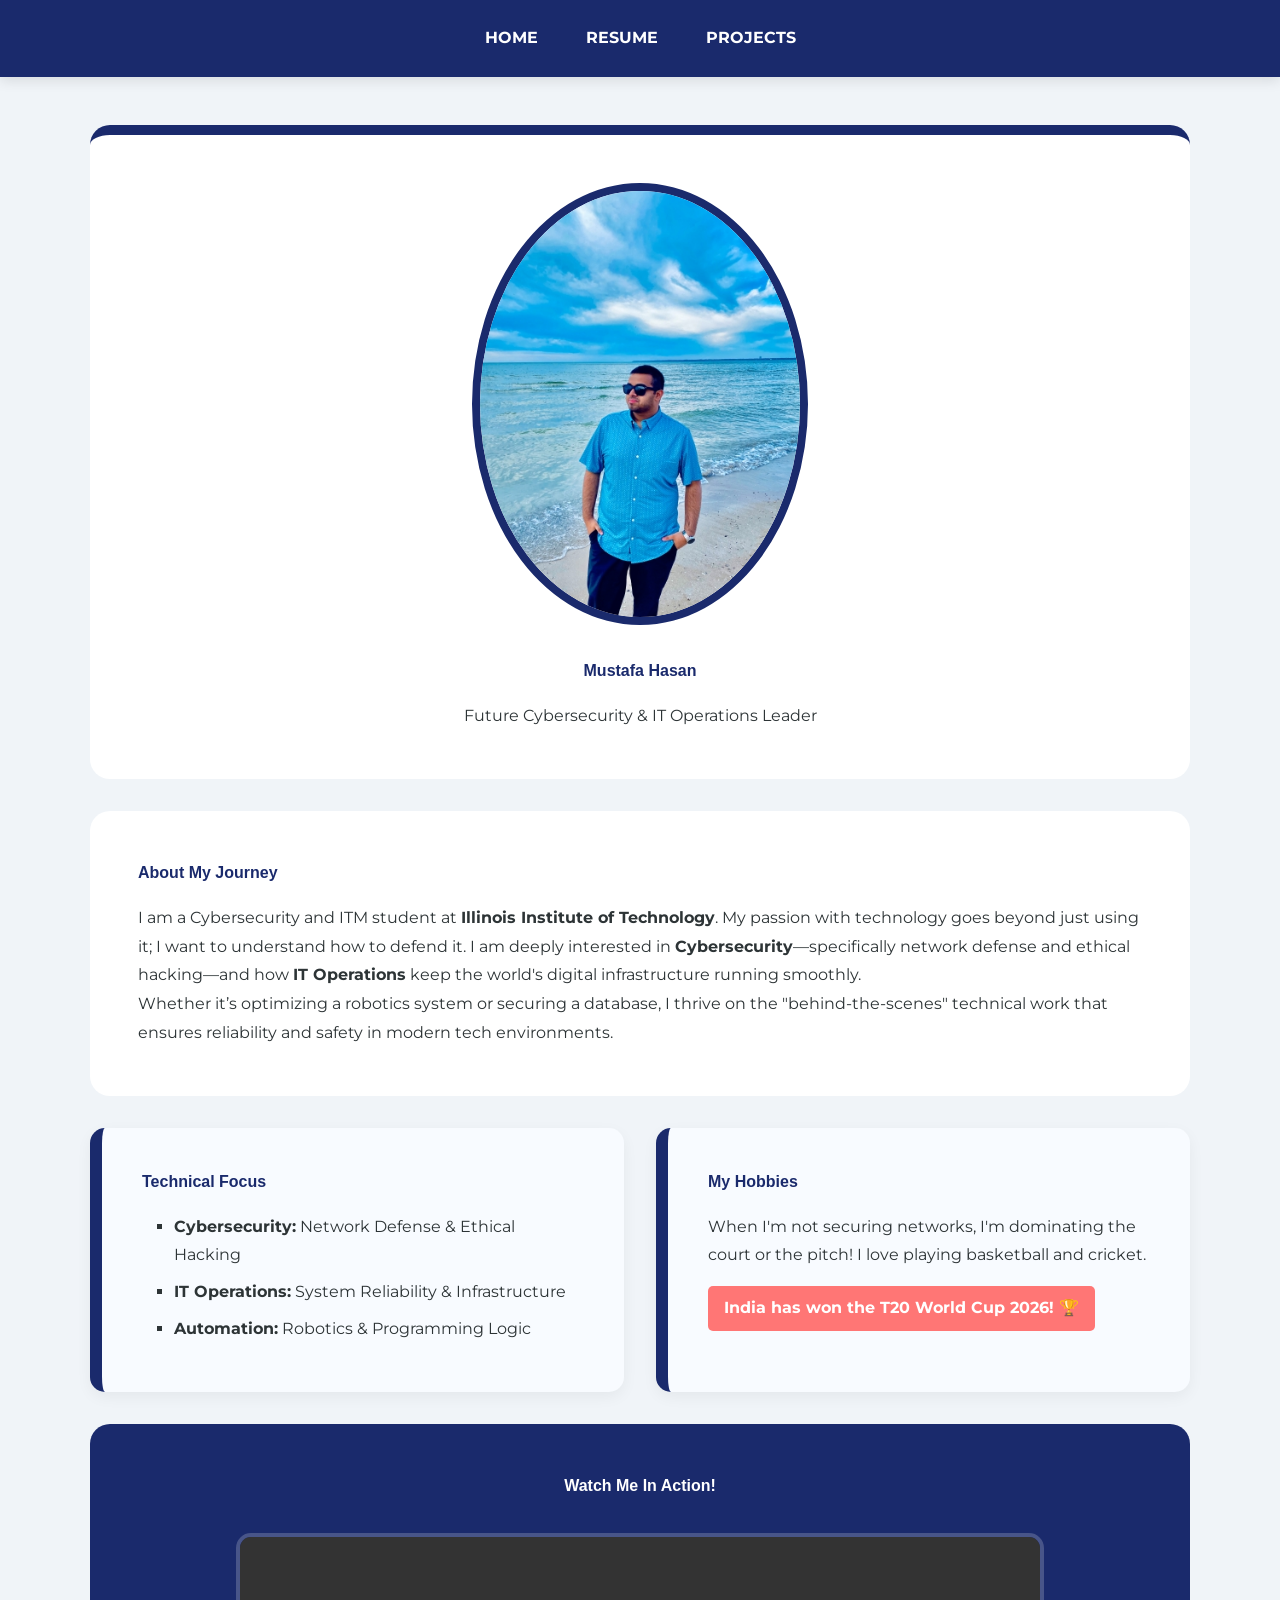
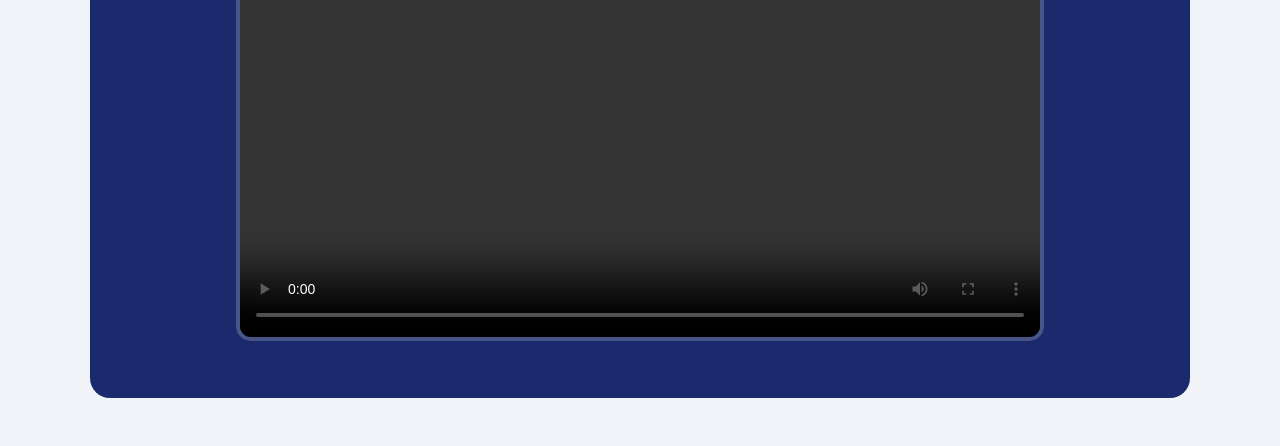
==== index.html @ 10a57a58 "Update index.html" ====
<!DOCTYPE html>
<html lang="en">
<head>
  <meta charset="utf-8">
  <title>Mustafa Hasan | Home</title>
  <link rel="stylesheet" href="css/reset.css">
  <link rel="stylesheet" href="css/style.css">
  <link href="https://fonts.googleapis.com/css2?family=Montserrat:wght@400;700;900&display=swap" rel="stylesheet">
</head>
<body>
  <nav>
    <ul class="nav-links">
      <li><a href="index.html">Home</a></li>
      <li><a href="resume.html">Resume</a></li>
      <li><a href="projects.html">Projects</a></li>
    </ul>
  </nav>
  <div class="main-container">
    <main>
      <section class="hero">
        <div class="hero-image-container">
          <img src="media/me1.jpg" alt="Mustafa Hasan Portrait" class="profile-img">
        </div>
        <h1>Mustafa Hasan</h1>
        <p class="hero-subtitle">Future Cybersecurity & IT Operations Leader</p>
      </section>
      <section class="bio-card">
        <h2>About My Journey</h2>
        <p>
          I am a Cybersecurity and ITM student at <strong>Illinois Institute of Technology</strong>. My passion with technology goes beyond just using it; I want to understand how to defend it. I am deeply interested in <strong>Cybersecurity</strong>—specifically network defense and ethical hacking—and how <strong>IT Operations</strong> keep the world's digital infrastructure running smoothly.
        </p>
        <p>
          Whether it’s optimizing a robotics system or securing a database, I thrive on the "behind-the-scenes" technical work that ensures reliability and safety in modern tech environments.
        </p>
      </section>
     <div class="info-row">
        <section class="mini-card tech-focus">
          <h3>Technical Focus</h3>
          <ul class="bullet-list">
            <li><strong>Cybersecurity:</strong> Network Defense & Ethical Hacking</li>
            <li><strong>IT Operations:</strong> System Reliability & Infrastructure</li>
            <li><strong>Automation:</strong> Robotics & Programming Logic</li>
          </ul>
        </section>
        <section class="mini-card hobby-border">
          <h3>My Hobbies</h3>
          <p>When I'm not securing networks, I'm dominating the court or the pitch! I love playing basketball and cricket.</p>
          <div class="prediction-text">India has won the T20 World Cup 2026! 🏆</div>
        </section>
      </div>
      <section class="video-section">
        <h2>Watch Me In Action!</h2> 
        <video controls>
          <source src="media/cricket1.mp4" type="video/mp4">
          Your browser does not support the video tag.
        </video>
      </section>
    </main>
  </div>
</body>
</html>
---- css/style.css ----
body {
  font-family: 'Montserrat', sans-serif;
  background: #f0f4f8;
  color: #2d3436;
  line-height: 1.8;
  margin: 0;
  padding: 0;
}
h1, h2, h3 {
  font-family: Arial, Helvetica, sans-serif;
  color: #1a2a6c;
  margin-bottom: 1rem;
  font-weight: bold; 
}
strong {
  font-weight: bold;
}
nav {
  background-color: #1a2a6c;
  padding: 1.5rem 0;
  box-shadow: 0 4px 12px rgba(0,0,0,0.1);
}
.nav-links {
  list-style: none;
  display: flex;
  justify-content: center;
  gap: 3rem;
  margin: 0;
  padding: 0;
}
.nav-links a {
  color: #ffffff;
  text-decoration: none;
  font-weight: bold;
  text-transform: uppercase;
  transition: color 0.3s;
}
.nav-links a:hover {
  color: #ff7675;
}
.main-container {
  width: 90%; 
  max-width: 1100px;
  margin: 3rem auto;
}
.fixed-container {
  width: 850px; 
  margin: 3rem auto;
  background: #ffffff;
  padding: 4rem;
  border-radius: 15px;
  box-shadow: 0 10px 30px rgba(0,0,0,0.1);
}
.hero {
  text-align: center;
  padding: 3rem;
  background: white;
  border-radius: 20px;
  margin-bottom: 2rem;
  border-top: 10px solid #1a2a6c;
}
.hero-image-container {
  display: flex;
  justify-content: center;
  margin-bottom: 2rem;
}
.profile-img {
  width: 100%;
  max-width: 320px;
  border-radius: 50%;
  border: 8px solid #1a2a6c;
}
.bio-card {
  background: #fff;
  padding: 3rem;
  border-radius: 20px;
  margin-bottom: 2rem;
}
.info-row {
  display: flex;
  flex-wrap: wrap;
  gap: 2rem;
}
.mini-card {
  flex: 1;
  min-width: 300px;
  background: #fff;
  padding: 2.5rem;
  border-radius: 15px;
  box-shadow: 0 5px 15px rgba(0,0,0,0.05);
}
.tech-focus,
.hobby-border {
  border-left: 12px solid #1a2a6c;
  background: #f8fbff;
}
.resume-header-box {
  text-align: center;
  border: 6px solid #1a2a6c;
  padding: 2rem;
  margin-bottom: 3rem;
  border-radius: 8px;
}
.thick-border {
  border-bottom: 5px solid #1a2a6c;
  margin-bottom: 2.5rem;
  padding-bottom: 2.5rem; 
  overflow: auto; 
}
.resume-float-img {
  width: 220px;
  float: right;
  margin-left: 2rem;
  margin-bottom: 1rem; 
  border-radius: 10px;
}
.job-block {
  margin-bottom: 2rem;
}
.job-meta {
  display: flex;
  justify-content: space-between;
  font-weight: bold;
  color: #1a2a6c;
  margin-bottom: 0.5rem;
}
.project-card {
  background: white;
  padding: 2.5rem;
  margin-bottom: 2rem;
  border-radius: 15px;
  border-left: 10px solid #ff7675;
}
.bullet-list {
  padding-left: 2rem;
  list-style-type: square;
}
.bullet-list li {
  margin-bottom: 0.5rem;
}
.prediction-text {
  display: inline-block;
  background: #ff7675;
  color: white;
  padding: 0.5rem 1rem;
  border-radius: 5px;
  margin-top: 1rem;
  font-weight: bold;
}
.video-section {
  text-align: center;
  background: #1a2a6c;
  color: #fff;
  padding: 3rem;
  border-radius: 20px;
  margin-top: 2rem;
}
.video-section h2 {
  color: #fff; 
  margin-bottom: 2rem;
}
video {
  width: 100%;
  max-width: 800px;
  border-radius: 15px;
  border: 4px solid rgba(255,255,255,0.2);
}
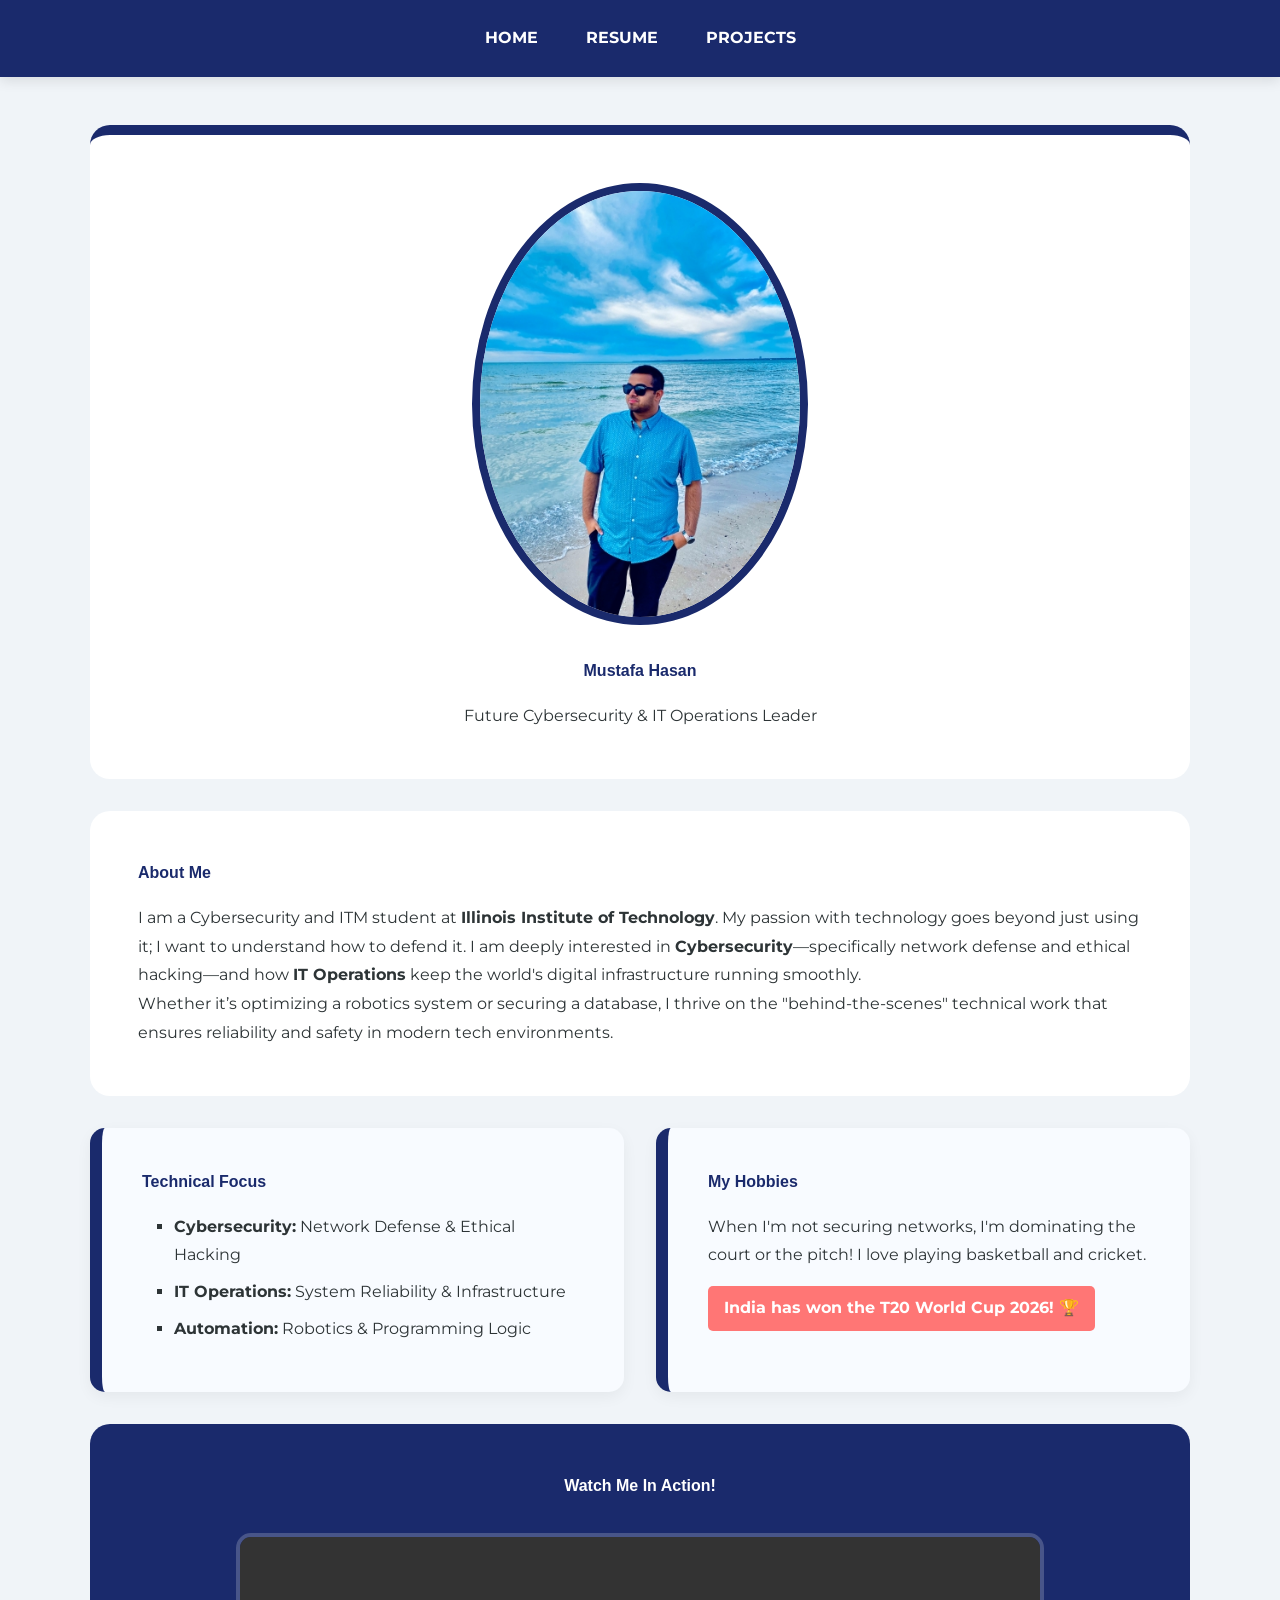
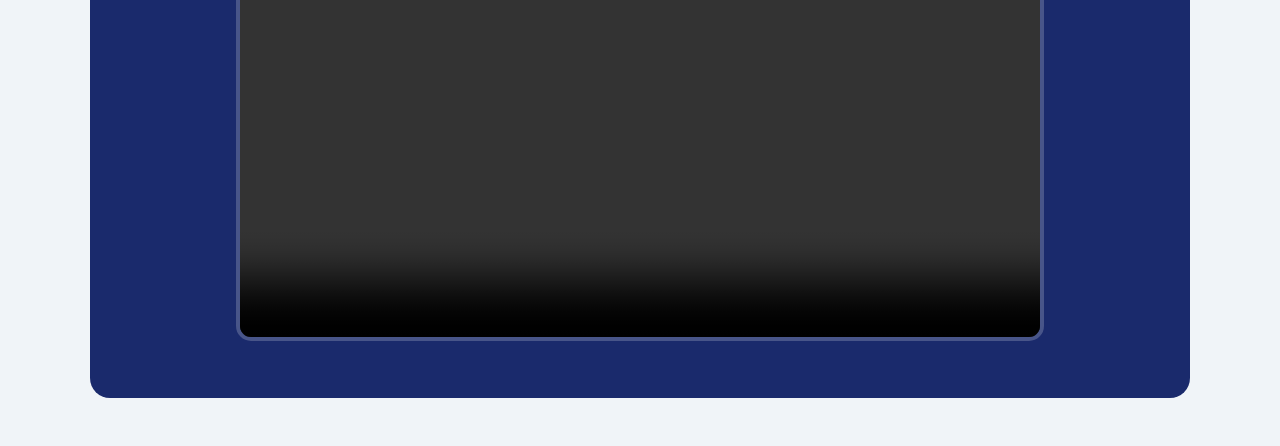
==== commit ee9e7fb1: "Update index.html Revised About My Journey section, to make the website more professional." ====
--- a/index.html
+++ b/index.html
@@ -25,7 +25,7 @@
         <p class="hero-subtitle">Future Cybersecurity & IT Operations Leader</p>
       </section>
       <section class="bio-card">
-        <h2>About My Journey</h2>
+        <h2>About Me</h2>
         <p>
           I am a Cybersecurity and ITM student at <strong>Illinois Institute of Technology</strong>. My passion with technology goes beyond just using it; I want to understand how to defend it. I am deeply interested in <strong>Cybersecurity</strong>—specifically network defense and ethical hacking—and how <strong>IT Operations</strong> keep the world's digital infrastructure running smoothly.
         </p>
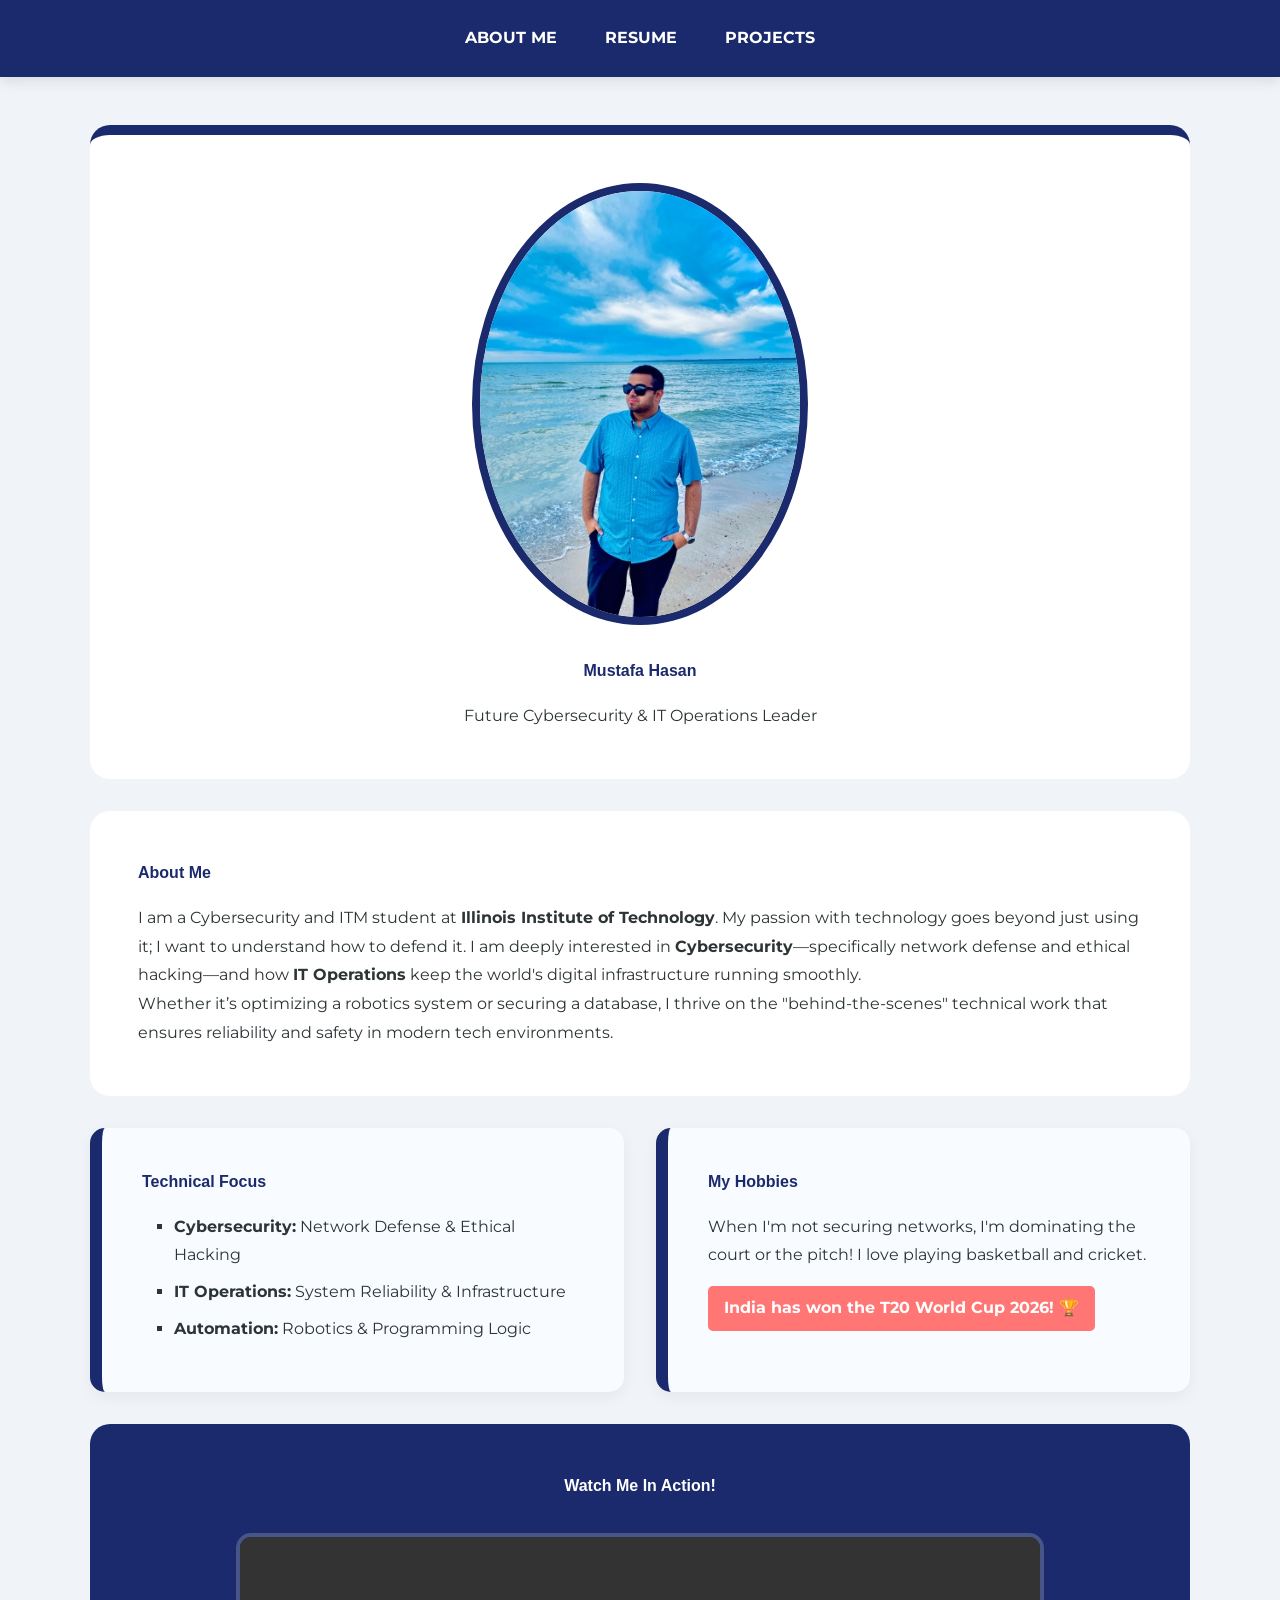
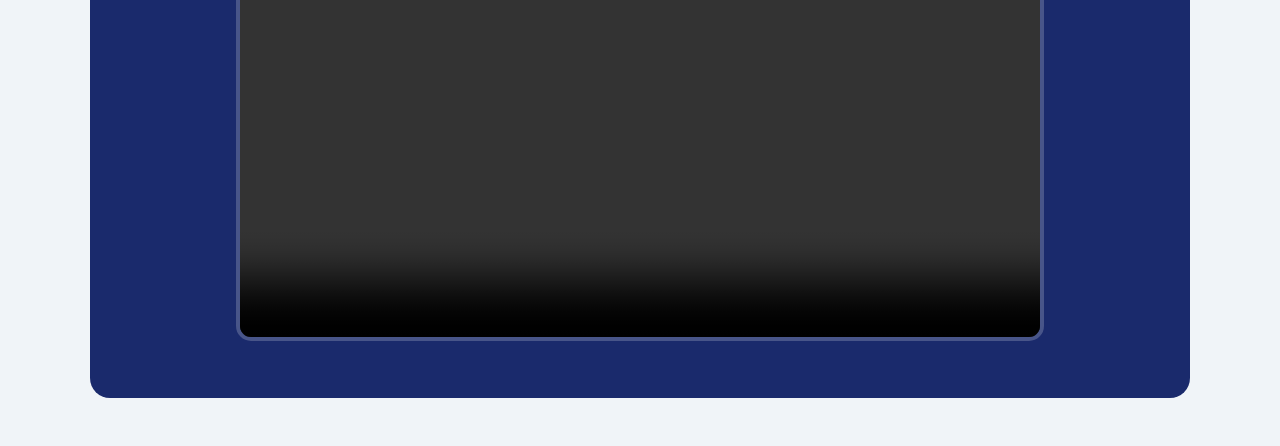
==== commit 2e0c2dbb: "Update index.html Changed the title button from Home to About Me, to synchronize headers... for each" ====
--- a/index.html
+++ b/index.html
@@ -10,7 +10,7 @@
 <body>
   <nav>
     <ul class="nav-links">
-      <li><a href="index.html">Home</a></li>
+      <li><a href="index.html">About Me</a></li>
       <li><a href="resume.html">Resume</a></li>
       <li><a href="projects.html">Projects</a></li>
     </ul>
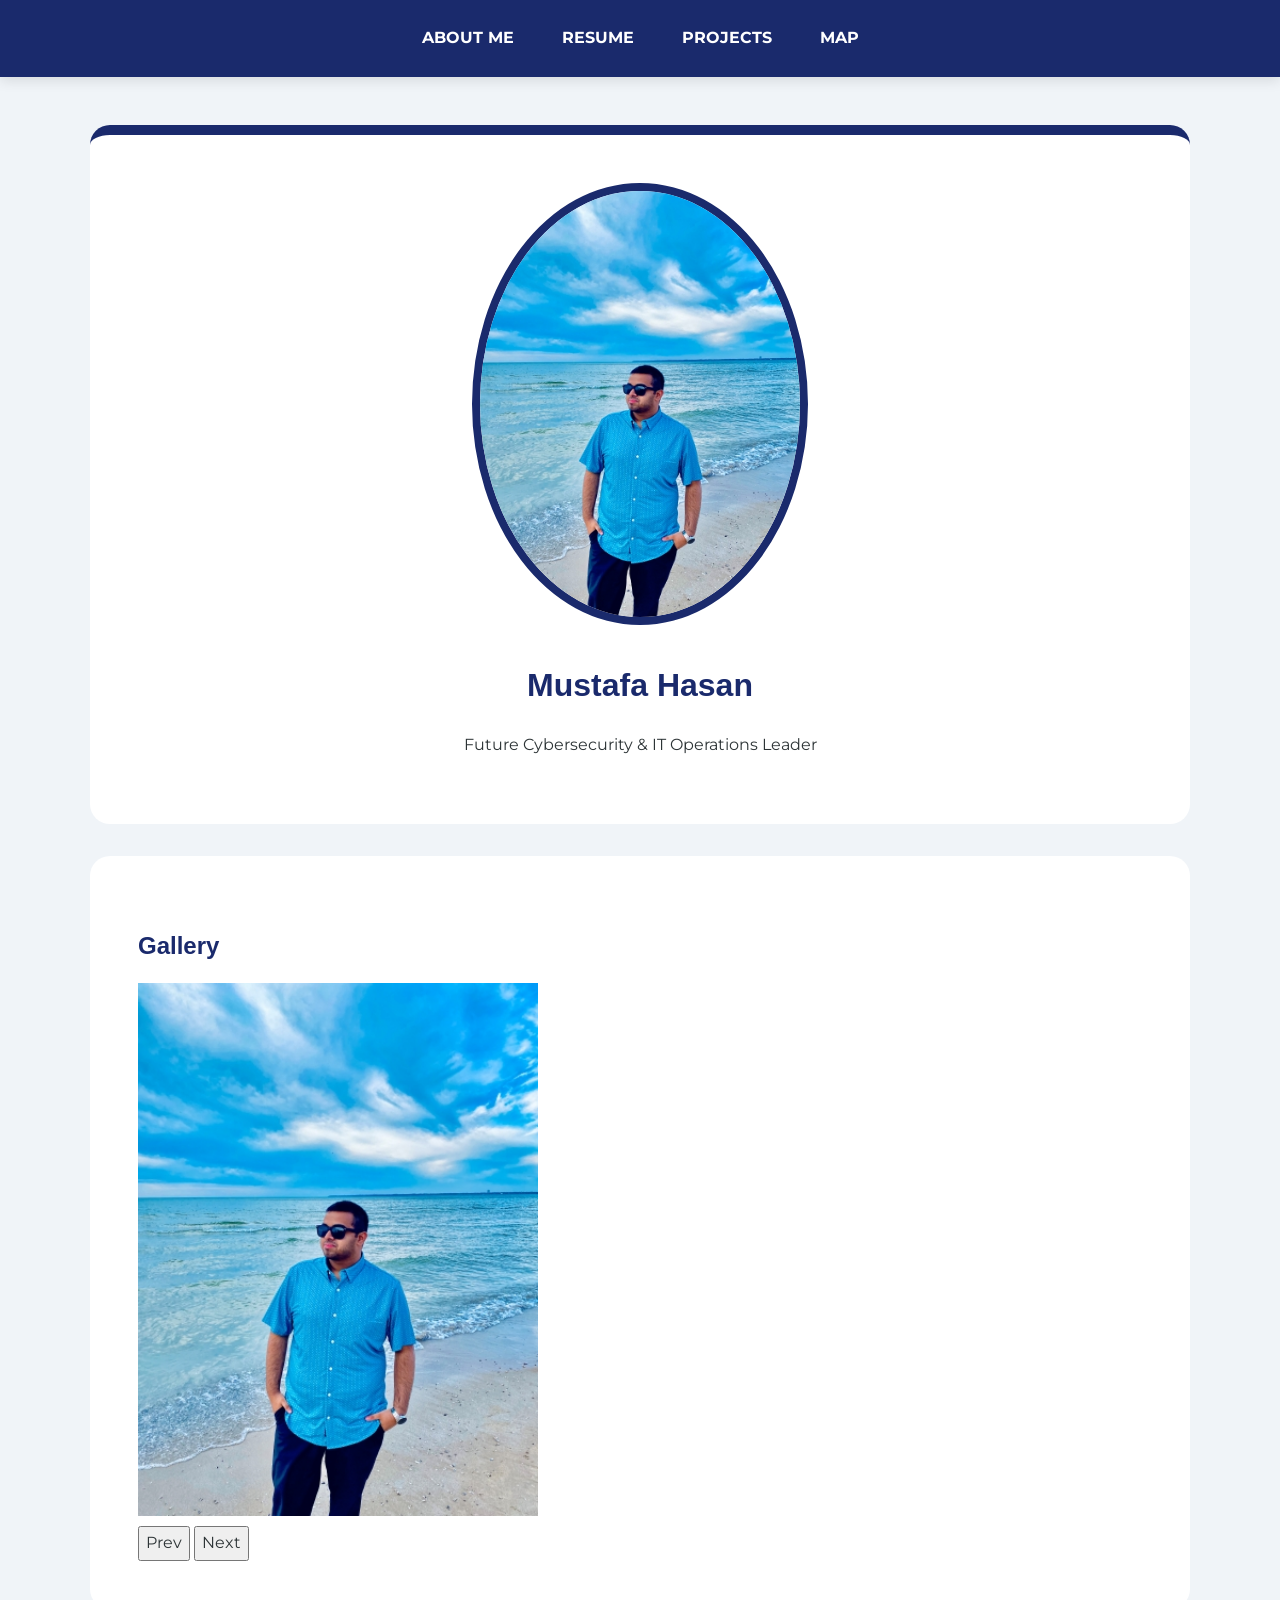
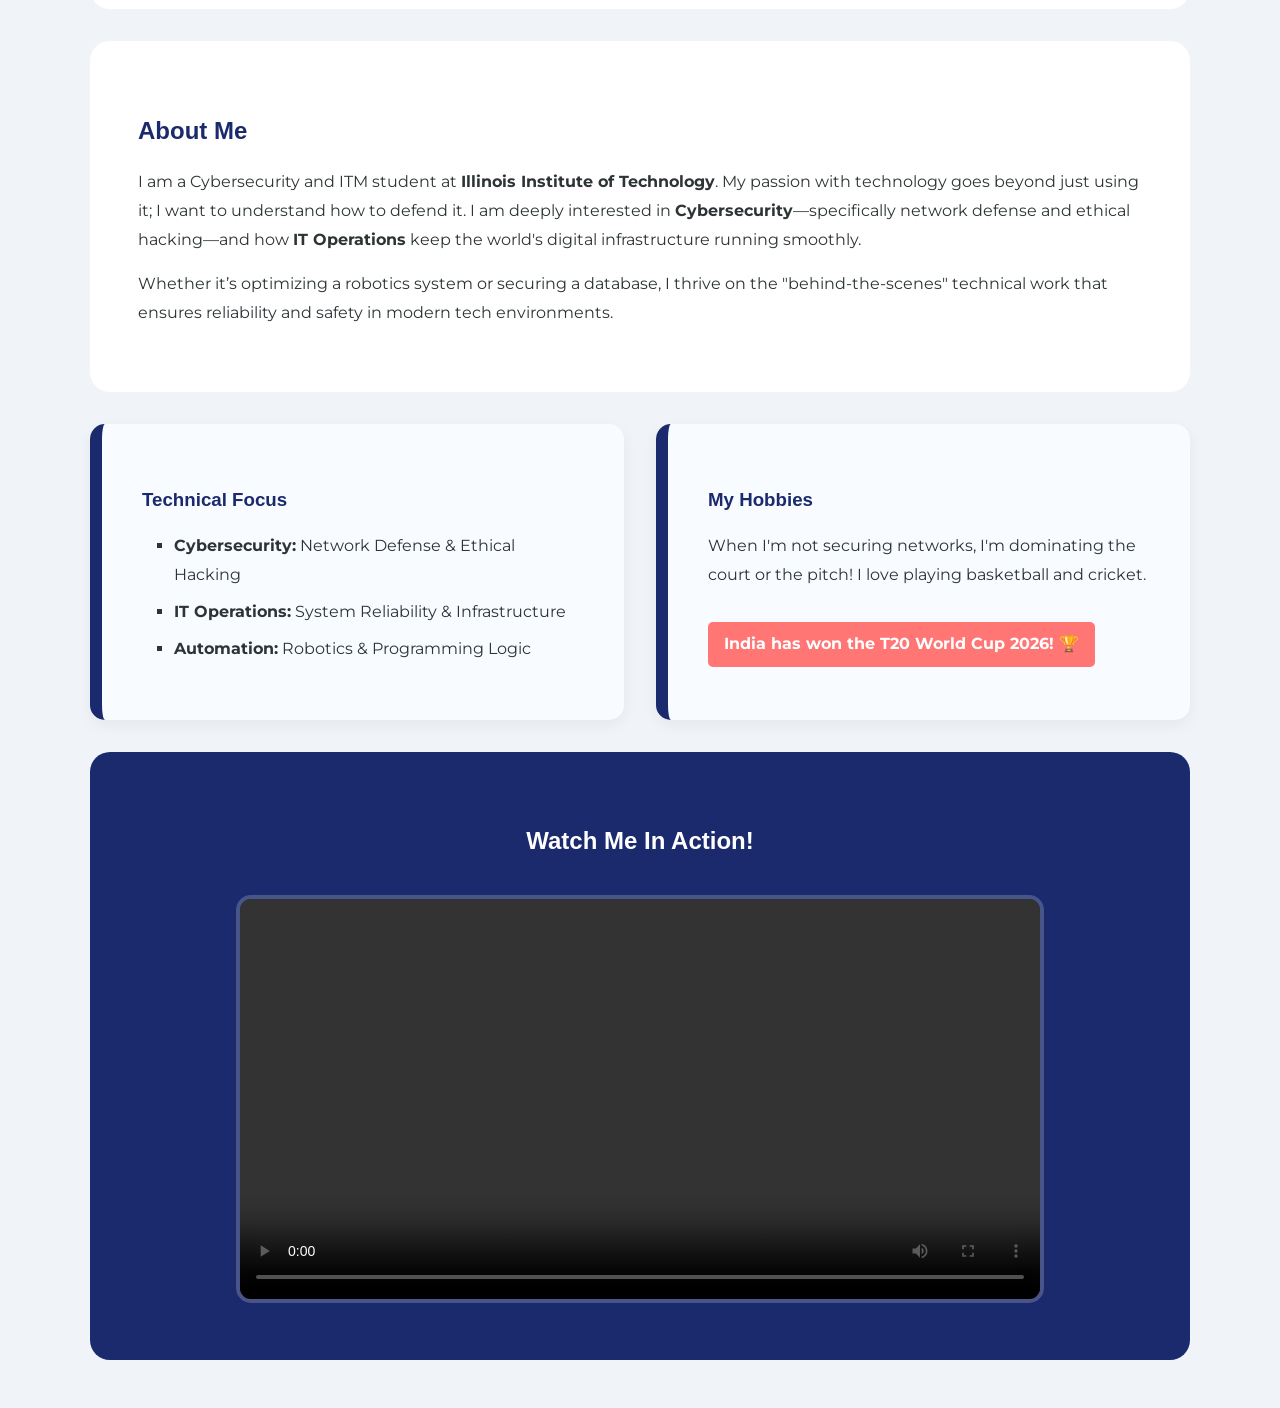
==== commit 9b0cbcab: "Add Map link and image slider to index.html Added a navigation link to the Map page and included a s" ====
--- a/index.html
+++ b/index.html
@@ -2,10 +2,11 @@
 <html lang="en">
 <head>
   <meta charset="utf-8">
-  <title>Mustafa Hasan | Home</title>
+  <title>Mustafa Hasan | About Me</title>
   <link rel="stylesheet" href="css/reset.css">
   <link rel="stylesheet" href="css/style.css">
   <link href="https://fonts.googleapis.com/css2?family=Montserrat:wght@400;700;900&display=swap" rel="stylesheet">
+  <script src="script.js" defer></script>
 </head>
 <body>
   <nav>
@@ -13,8 +14,10 @@
       <li><a href="index.html">About Me</a></li>
       <li><a href="resume.html">Resume</a></li>
       <li><a href="projects.html">Projects</a></li>
+      <li><a href="map.html">Map</a></li> <!-- ADDED -->
     </ul>
   </nav>
+
   <div class="main-container">
     <main>
       <section class="hero">
@@ -24,6 +27,19 @@
         <h1>Mustafa Hasan</h1>
         <p class="hero-subtitle">Future Cybersecurity & IT Operations Leader</p>
       </section>
+
+      <!-- SLIDER ADDED -->
+      <section class="bio-card">
+        <h2>Gallery</h2>
+        <div class="slider">
+          <img id="slider-image" src="media/me1.jpg" alt="slider image" style="width:100%; max-width:400px;">
+          <div>
+            <button onclick="prevImage()">Prev</button>
+            <button onclick="nextImage()">Next</button>
+          </div>
+        </div>
+      </section>
+
       <section class="bio-card">
         <h2>About Me</h2>
         <p>
@@ -33,7 +49,8 @@
           Whether it’s optimizing a robotics system or securing a database, I thrive on the "behind-the-scenes" technical work that ensures reliability and safety in modern tech environments.
         </p>
       </section>
-     <div class="info-row">
+
+      <div class="info-row">
         <section class="mini-card tech-focus">
           <h3>Technical Focus</h3>
           <ul class="bullet-list">
@@ -42,17 +59,18 @@
             <li><strong>Automation:</strong> Robotics & Programming Logic</li>
           </ul>
         </section>
+
         <section class="mini-card hobby-border">
           <h3>My Hobbies</h3>
           <p>When I'm not securing networks, I'm dominating the court or the pitch! I love playing basketball and cricket.</p>
           <div class="prediction-text">India has won the T20 World Cup 2026! 🏆</div>
         </section>
       </div>
+
       <section class="video-section">
         <h2>Watch Me In Action!</h2> 
         <video controls>
           <source src="media/cricket1.mp4" type="video/mp4">
-          Your browser does not support the video tag.
         </video>
       </section>
     </main>
--- a/css/style.css
+++ b/css/style.css
@@ -1,5 +1,5 @@
 body {
-  font-family: 'Montserrat', sans-serif;
+  font-family: 'Montserrat', Arial, Helvetica, sans-serif;
   background: #f0f4f8;
   color: #2d3436;
   line-height: 1.8;
@@ -19,6 +19,9 @@
   background-color: #1a2a6c;
   padding: 1.5rem 0;
   box-shadow: 0 4px 12px rgba(0,0,0,0.1);
+  position: sticky;
+  top: 0;
+  z-index: 1000;
 }
 .nav-links {
   list-style: none;
@@ -58,6 +61,7 @@
   border-radius: 20px;
   margin-bottom: 2rem;
   border-top: 10px solid #1a2a6c;
+  position: relative;
 }
 .hero-image-container {
   display: flex;
@@ -88,6 +92,7 @@
   padding: 2.5rem;
   border-radius: 15px;
   box-shadow: 0 5px 15px rgba(0,0,0,0.05);
+  float: left;
 }
 .tech-focus,
 .hobby-border {
@@ -135,6 +140,7 @@
   padding-left: 2rem;
   list-style-type: square;
 }
+
 .bullet-list li {
   margin-bottom: 0.5rem;
 }
@@ -154,6 +160,7 @@
   padding: 3rem;
   border-radius: 20px;
   margin-top: 2rem;
+  position: relative;
 }
 .video-section h2 {
   color: #fff; 
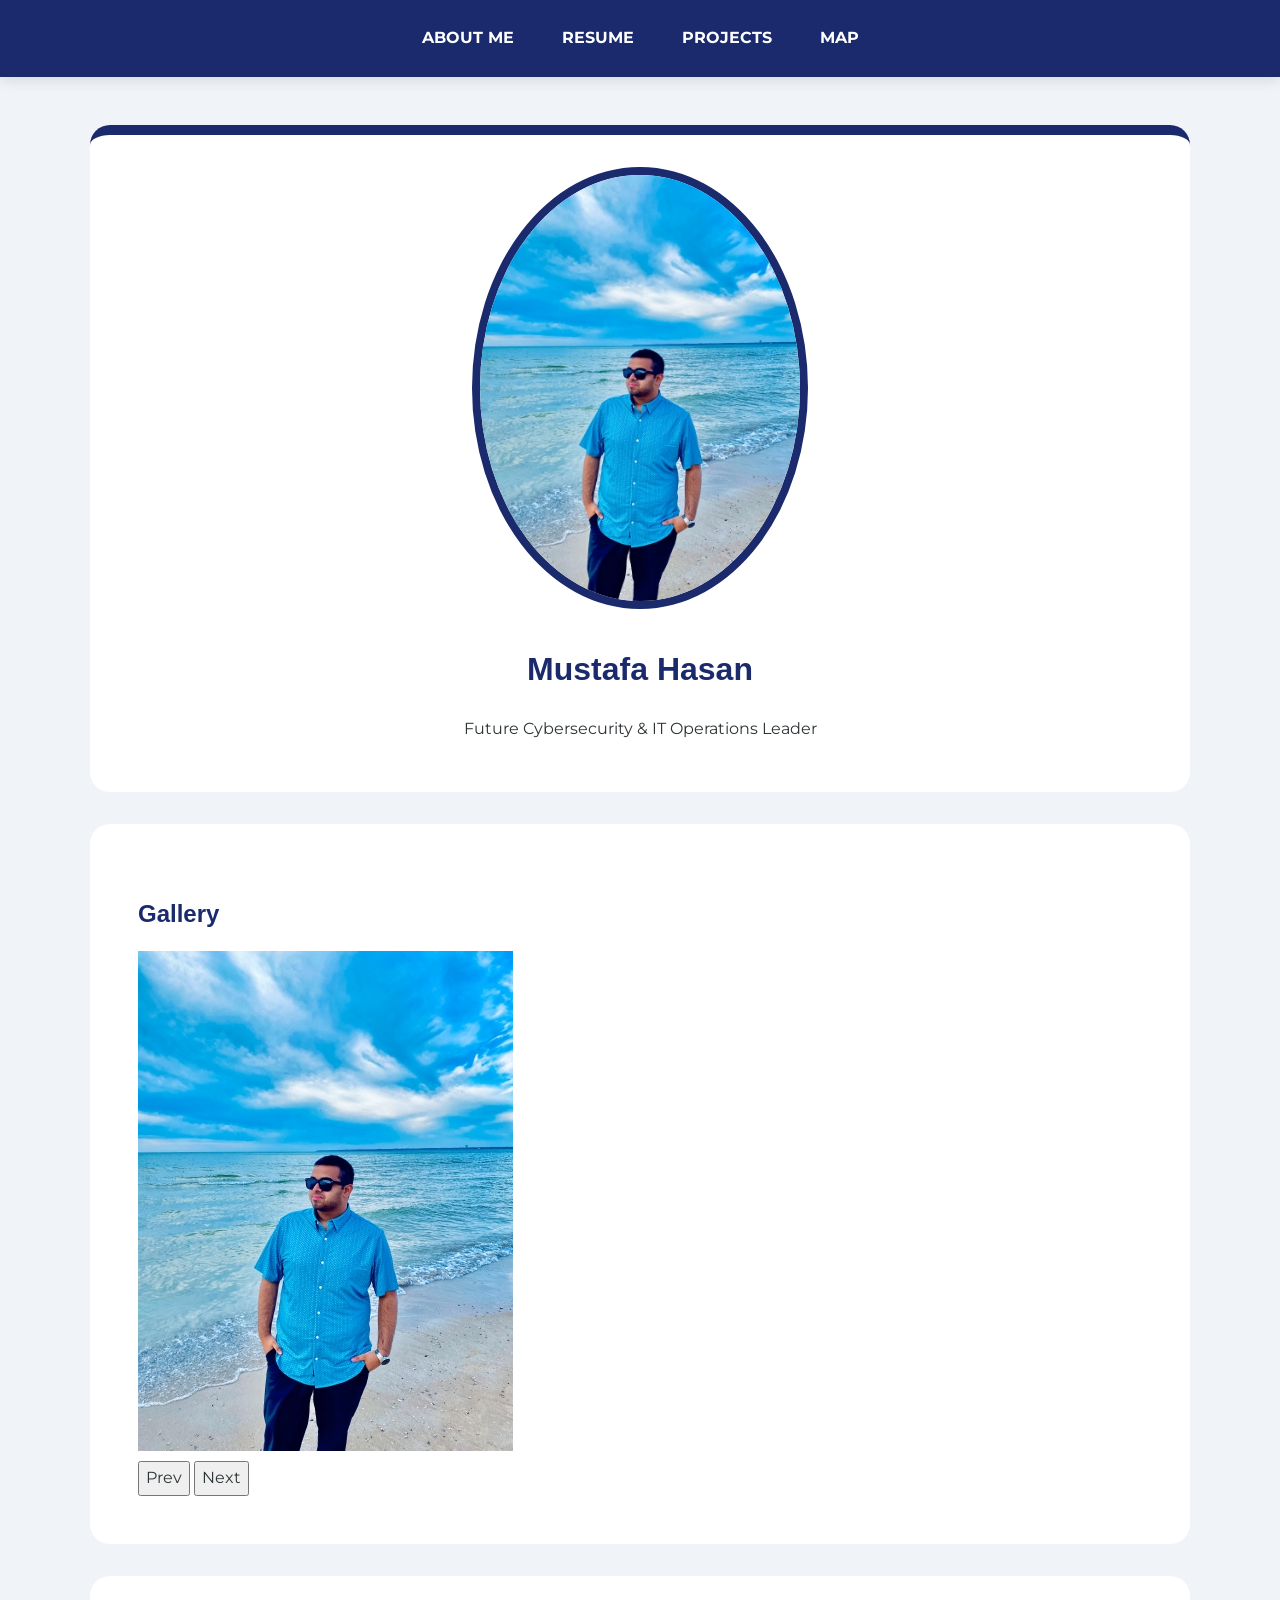
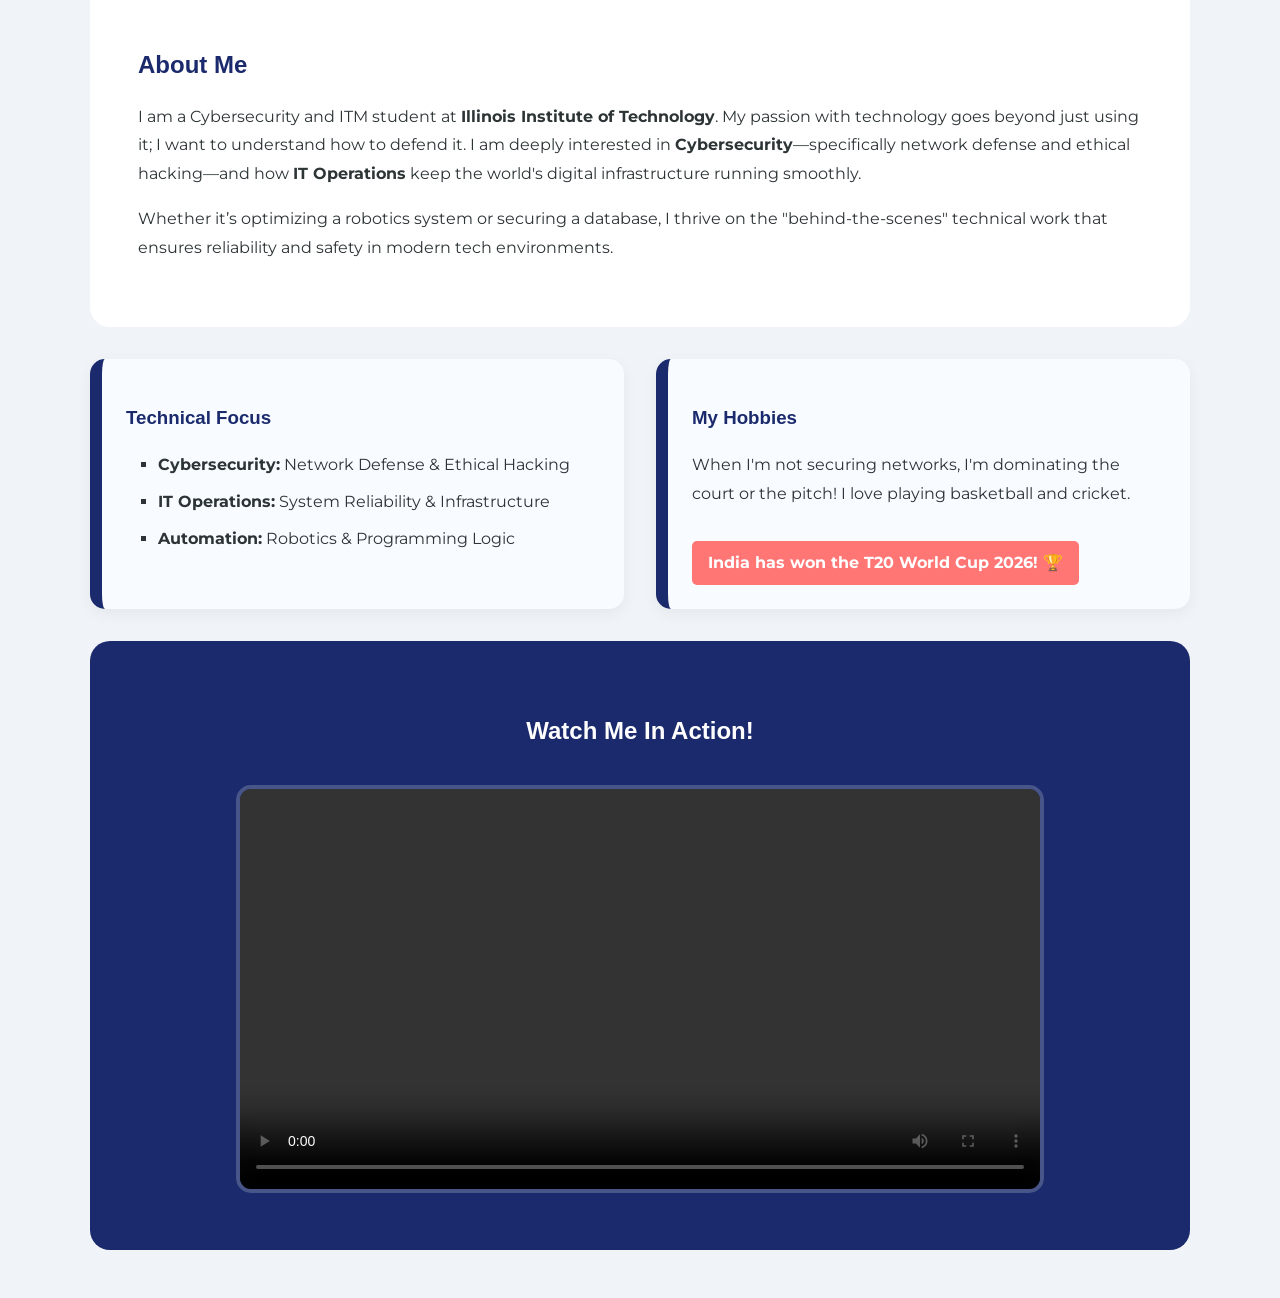
==== commit cfa8165e: "Refactor slider section in index.html" ====
--- a/index.html
+++ b/index.html
@@ -31,13 +31,14 @@
       <!-- SLIDER ADDED -->
       <section class="bio-card">
         <h2>Gallery</h2>
-        <div class="slider">
-          <img id="slider-image" src="media/me1.jpg" alt="slider image" style="width:100%; max-width:400px;">
-          <div>
-            <button onclick="prevImage()">Prev</button>
-            <button onclick="nextImage()">Next</button>
-          </div>
-        </div>
+       <div class="slider">
+  <img id="slider-image" src="media/me1.jpg" alt="gallery image">
+
+  <div class="slider-buttons">
+    <button onclick="prevImage()">Prev</button>
+    <button onclick="nextImage()">Next</button>
+  </div>
+</div>
       </section>
 
       <section class="bio-card">
--- a/css/style.css
+++ b/css/style.css
@@ -172,3 +172,61 @@
   border-radius: 15px;
   border: 4px solid rgba(255,255,255,0.2);
 }
+@media (min-width: 600px) {
+
+  .nav-links {
+    gap: 1.5rem;
+    flex-direction: row;
+  }
+
+  .hero {
+    padding: 2rem;
+  }
+
+  .profile-img {
+    max-width: 250px;
+  }
+
+  .main-container {
+    width: 95%;
+  }
+
+  .mini-card {
+    padding: 1.5rem;
+  }
+
+  .video-section {
+    padding: 2rem;
+  }
+}
+@media (min-width: 1000px) {
+
+  .info-row {
+    flex-direction: row;
+  }
+
+  .nav-links {
+    gap: 3rem;
+    justify-content: center;
+  }
+
+  .profile-img {
+    max-width: 320px;
+  }
+
+  .main-container {
+    max-width: 1100px;
+  }
+
+  .project-card {
+    display: block;
+  }
+
+  .fixed-container {
+    width: 850px;
+  }
+
+  .video-section {
+    padding: 3rem;
+  }
+}
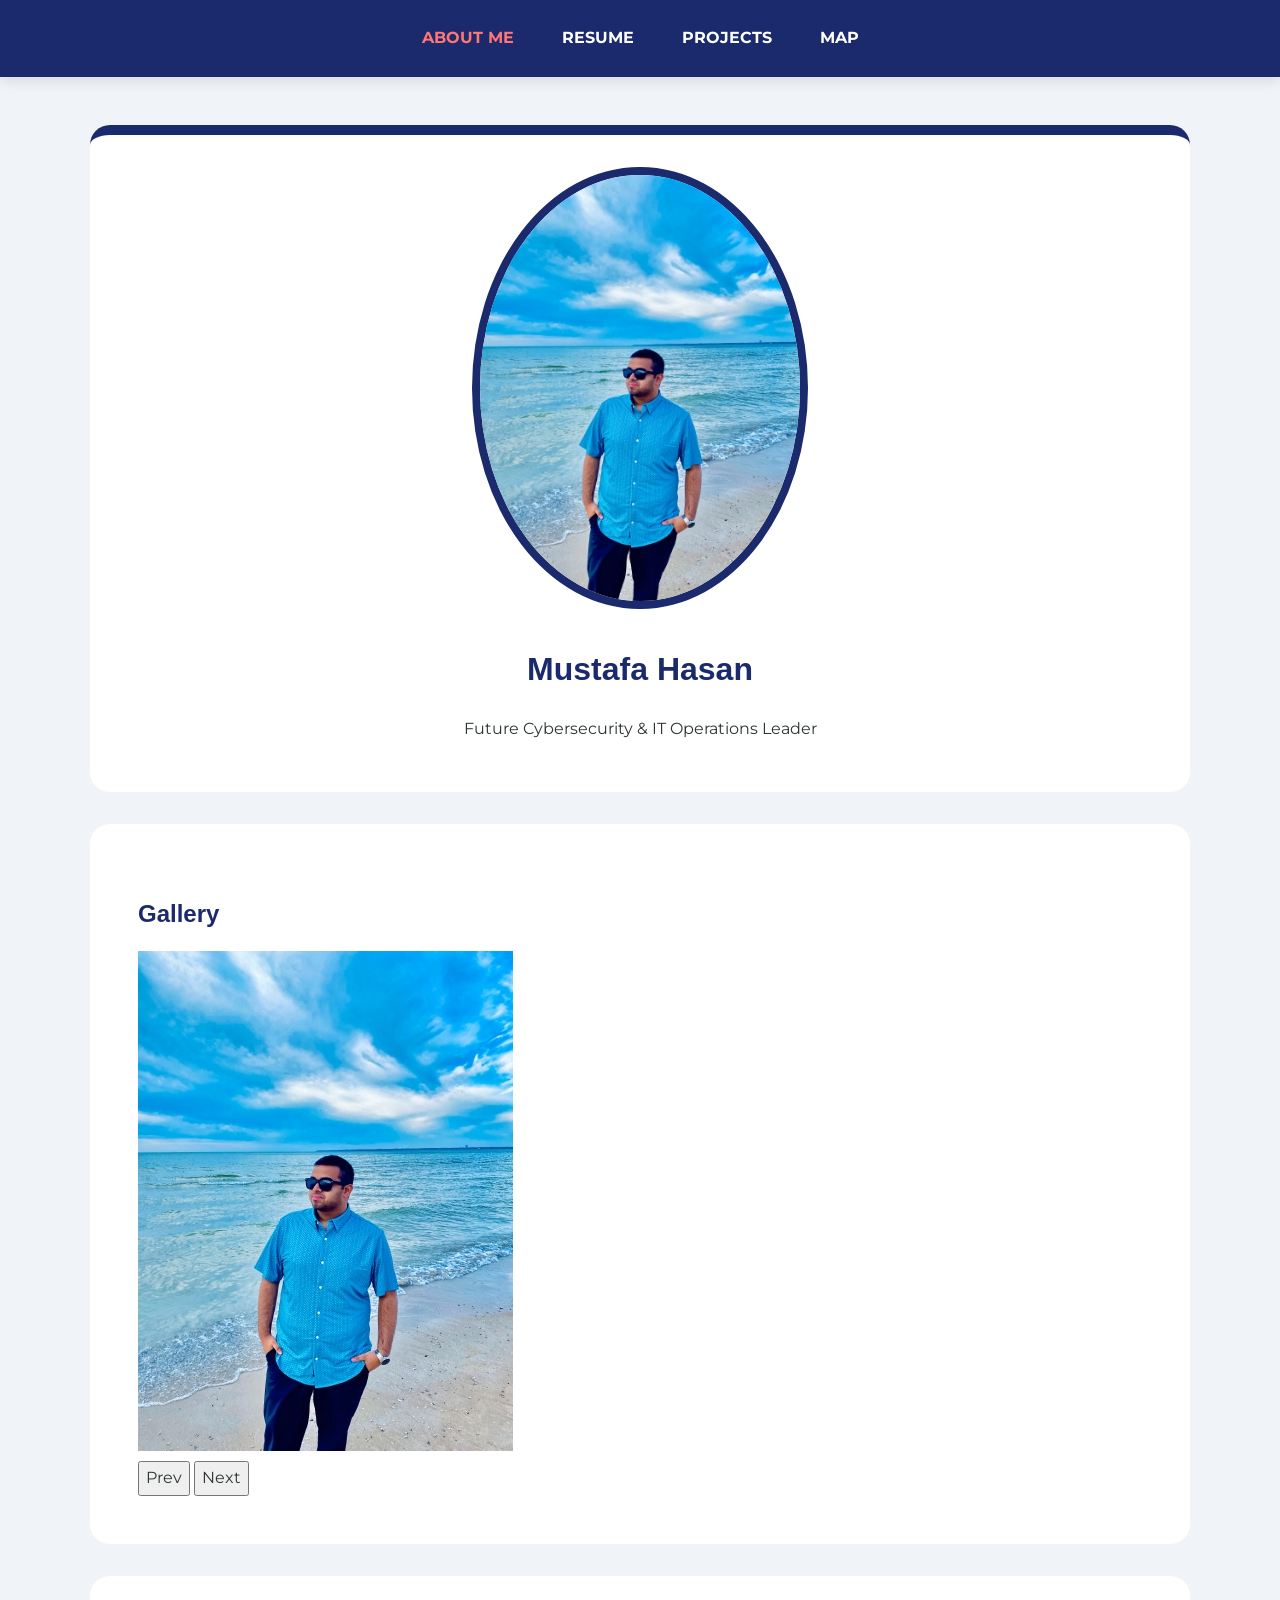
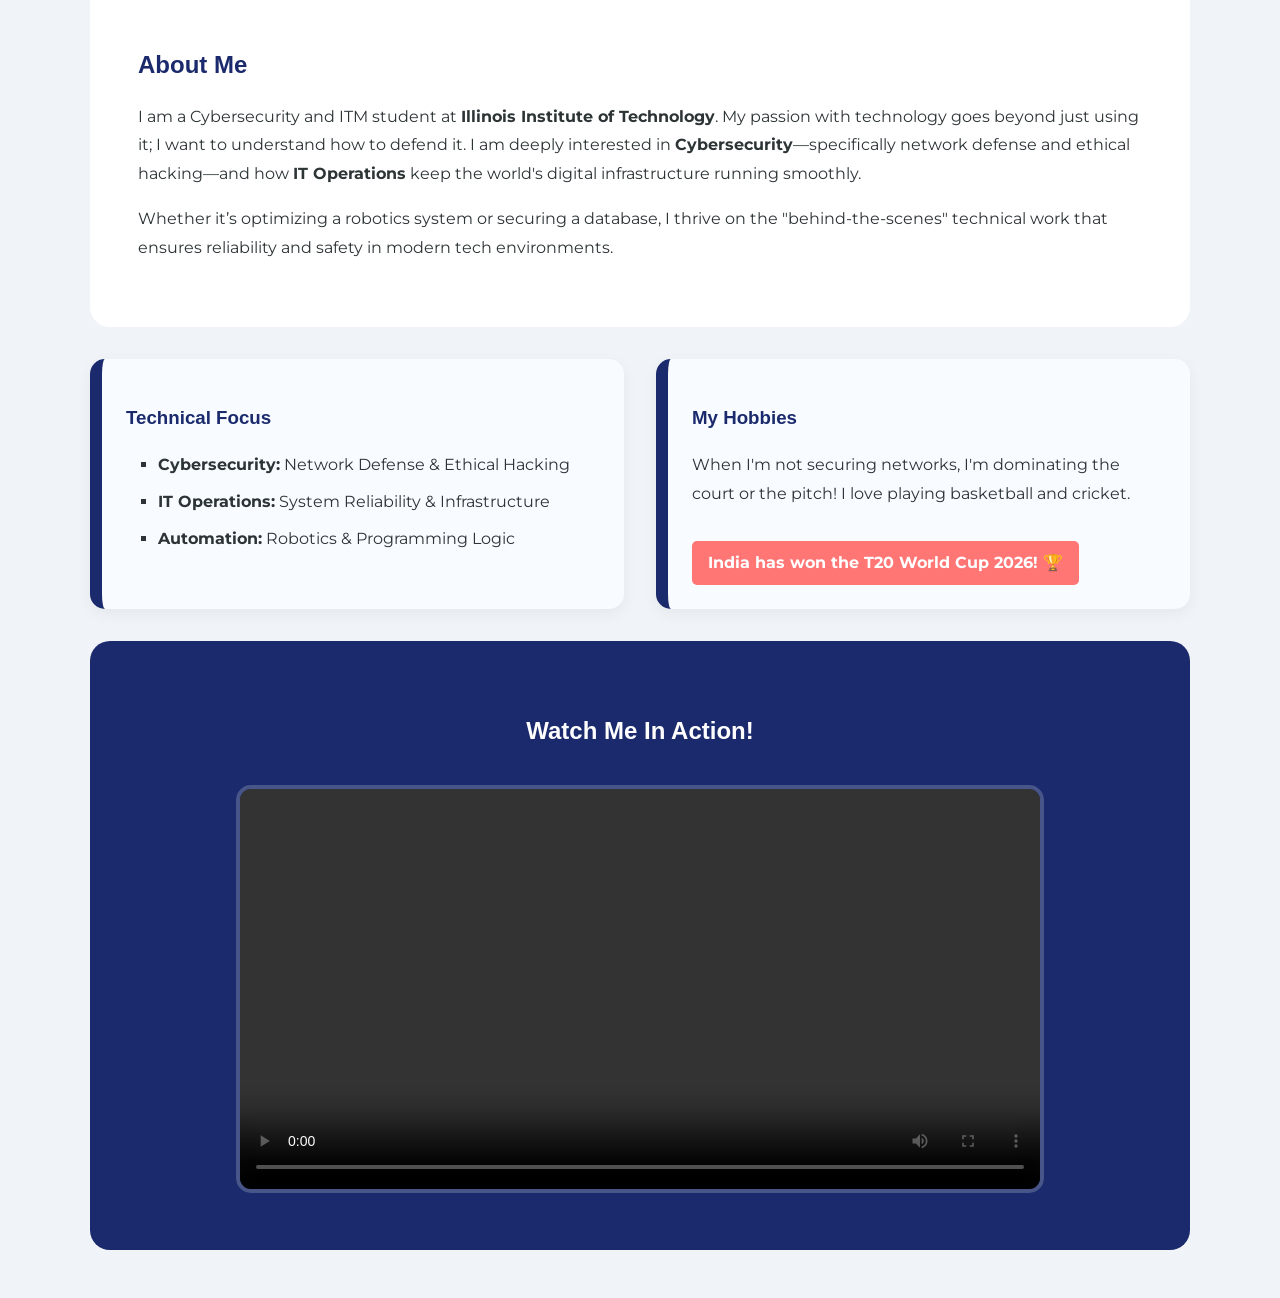
==== commit 520f4a95: "Update script source path in index.html" ====
--- a/index.html
+++ b/index.html
@@ -6,7 +6,7 @@
   <link rel="stylesheet" href="css/reset.css">
   <link rel="stylesheet" href="css/style.css">
   <link href="https://fonts.googleapis.com/css2?family=Montserrat:wght@400;700;900&display=swap" rel="stylesheet">
-  <script src="script.js" defer></script>
+  <script src="css/js/script.js" defer></script>
 </head>
 <body>
   <nav>
